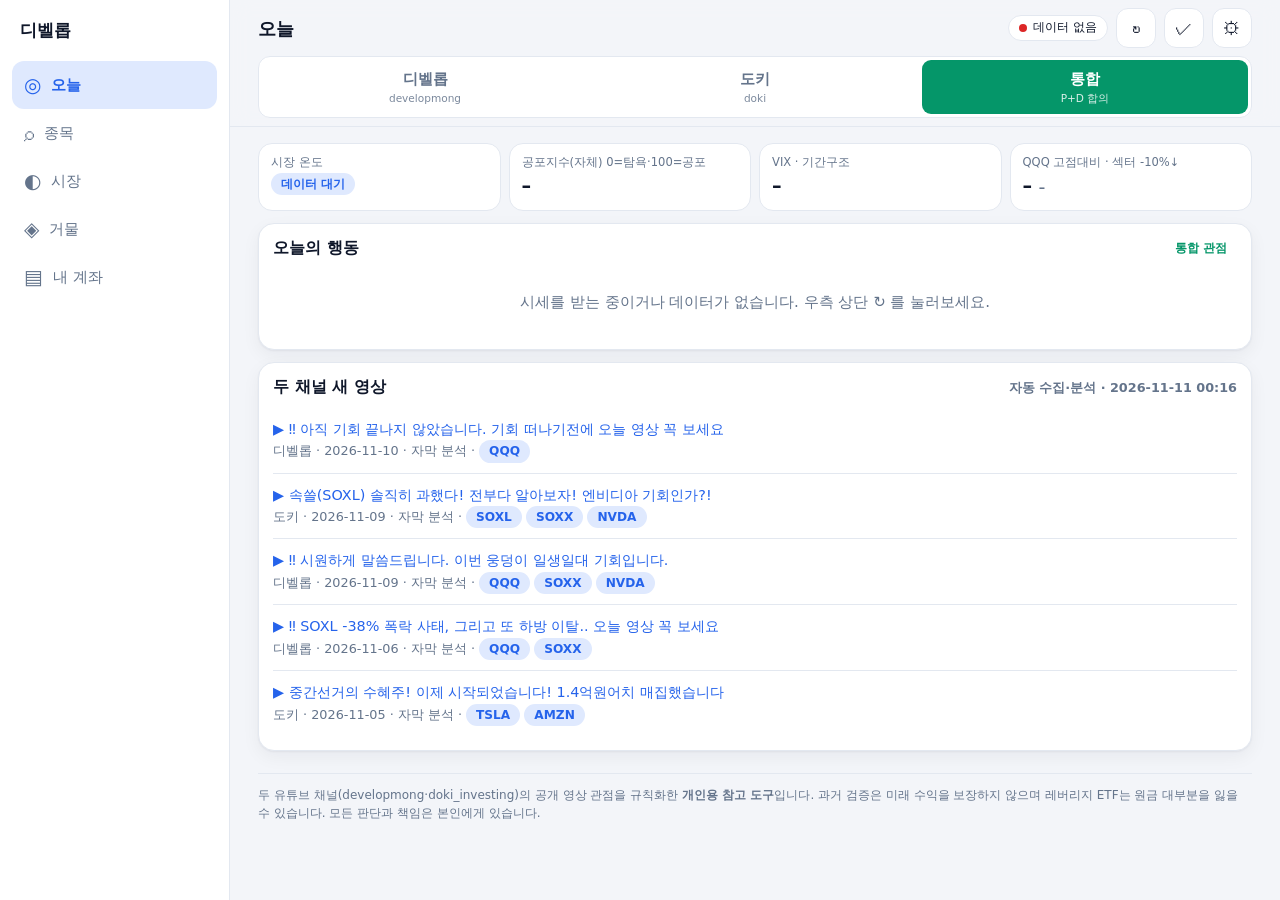
==== index.html @ e5cca0cc "Gemini 우선 AI 구조, FMP 연동, 공식 거시 데이터(재무부·FRED), 새 아이콘(마스커블·iOS), 업데이트 안내 Co-Authored-By: Claude Sonnet" ====
<!doctype html>
<html lang="ko">
<head>
<meta charset="utf-8">
<meta name="viewport" content="width=device-width,initial-scale=1,viewport-fit=cover">
<meta name="theme-color" content="#0b1020">
<meta name="apple-mobile-web-app-capable" content="yes">
<meta name="mobile-web-app-capable" content="yes">
<meta name="apple-mobile-web-app-title" content="디벨롭">
<meta name="apple-mobile-web-app-status-bar-style" content="black-translucent">
<title>디벨롭</title>
<link rel="manifest" href="manifest.webmanifest">
<link rel="icon" href="icon.svg?v=3" type="image/svg+xml">
<link rel="apple-touch-icon" href="icon-180.png?v=3">
<link rel="stylesheet" href="styles.css">
</head>
<body>
<div class="app">
  <aside class="side" aria-label="메뉴"><div class="brand">디벨롭</div><div id="sideNav" role="tablist"></div></aside>
  <div>
    <header class="top">
      <div class="r1"><h1 id="pageTitle">오늘</h1><button class="fresh" id="fresh" aria-label="데이터 상태 보기"><i></i><span>확인 중</span></button><button class="iconbtn" id="btnRefresh" aria-label="지금 새로고침">↻</button><button class="iconbtn" id="btnVerify" aria-label="검증">✓</button><button class="iconbtn" id="btnSet" aria-label="설정·도움말">⚙</button></div>
      <div class="seg" id="lensSeg" role="group" aria-label="매매 관점"></div>
    </header>
    <div class="ptr" id="ptr">↓ 당겨서 새로고침</div>
    <main>
      <p class="status" id="status" role="status" aria-live="polite"></p>
      <section id="v-today" class="view"></section>
      <section id="v-stock" class="view"></section>
      <section id="v-market" class="view"></section>
      <section id="v-whales" class="view"></section>
      <section id="v-verify" class="view"></section>
      <section id="v-acct" class="view"></section>
      <section id="v-set" class="view"></section>
      <p class="disclaimer">두 유튜브 채널(developmong·doki_investing)의 공개 영상 관점을 규칙화한 <b>개인용 참고 도구</b>입니다. 과거 검증은 미래 수익을 보장하지 않으며 레버리지 ETF는 원금 대부분을 잃을 수 있습니다. 모든 판단과 책임은 본인에게 있습니다.</p>
    </main>
  </div>
  <nav class="bottom" id="botNav" aria-label="하단 메뉴" role="tablist"></nav>
</div>
<div id="modal" class="modal" hidden></div>
<script src="engine.js"></script>
<script src="knowledge.js"></script>
<script src="app.js"></script>
</body>
</html>
---- styles.css ----
:root{
  --bg:#f3f5f9;--card:#fff;--ink:#0f172a;--mut:#64748b;--line:#e3e8f0;--acc:#2563eb;--acc-ink:#fff;
  --good:#047857;--goodbg:#d9f7e8;--warn:#b45309;--warnbg:#fdf0c8;--bad:#dc2626;--badbg:#fde2e2;--info:#2563eb;--infobg:#dfe9fe;
  --lp:#2563eb;--ld:#7c3aed;--lc:#059669;--shadow:0 1px 2px rgba(15,23,42,.05),0 6px 18px rgba(15,23,42,.05);--r:16px;
  --safe-b:env(safe-area-inset-bottom,0px);--safe-t:env(safe-area-inset-top,0px)}
@media (prefers-color-scheme:dark){:root:not([data-theme=light]){
  --bg:#0a0f1d;--card:#121a2e;--ink:#e8edf7;--mut:#9aa8bf;--line:#23304b;--acc:#6aa7ff;--acc-ink:#08101f;
  --good:#34d399;--goodbg:#073a2c;--warn:#fbbf24;--warnbg:#3b2b07;--bad:#f87171;--badbg:#411616;--info:#6aa7ff;--infobg:#12294f;
  --lp:#6aa7ff;--ld:#b794f6;--lc:#34d399;--shadow:none}}
:root[data-theme=dark]{--bg:#0a0f1d;--card:#121a2e;--ink:#e8edf7;--mut:#9aa8bf;--line:#23304b;--acc:#6aa7ff;--acc-ink:#08101f;--good:#34d399;--goodbg:#073a2c;--warn:#fbbf24;--warnbg:#3b2b07;--bad:#f87171;--badbg:#411616;--info:#6aa7ff;--infobg:#12294f;--lp:#6aa7ff;--ld:#b794f6;--lc:#34d399;--shadow:none}
*{box-sizing:border-box;-webkit-tap-highlight-color:transparent}
html{-webkit-text-size-adjust:100%}
body{margin:0;background:var(--bg);color:var(--ink);font:15px/1.5 system-ui,-apple-system,"Segoe UI","Malgun Gothic","Apple SD Gothic Neo",sans-serif;overscroll-behavior-y:contain}
h1,h2,h3{margin:0;line-height:1.25}h2{font-size:1.02rem}h3{font-size:.92rem}
.muted{color:var(--mut)}.small{font-size:.8rem}.right{text-align:right}.nowrap{white-space:nowrap}.pos{color:var(--good)}.neg{color:var(--bad)}.b{font-weight:700}
.app{display:grid;grid-template-columns:minmax(0,1fr);min-height:100vh}.app>div{min-width:0}
.side{display:none}
header.top{position:sticky;top:0;z-index:30;background:color-mix(in srgb,var(--bg) 92%,transparent);backdrop-filter:blur(10px);padding:calc(8px + var(--safe-t)) 14px 8px;border-bottom:1px solid var(--line)}
.top .r1{display:flex;align-items:center;gap:8px}.top h1{font-size:1.15rem;flex:1}
.fresh{display:inline-flex;align-items:center;gap:6px;font-size:.74rem;padding:4px 10px;border-radius:99px;border:1px solid var(--line);background:var(--card);cursor:pointer;color:var(--ink);font-family:inherit}
.fresh i{width:8px;height:8px;border-radius:50%;background:var(--mut);display:inline-block}
.fresh.ok i{background:var(--good)}.fresh.warn i{background:var(--warn)}.fresh.bad i{background:var(--bad)}
.iconbtn{width:40px;height:40px;border-radius:12px;border:1px solid var(--line);background:var(--card);color:var(--ink);font-size:1.1rem;cursor:pointer}
.iconbtn.spin{animation:spin 1s linear infinite}@keyframes spin{to{transform:rotate(360deg)}}
.seg{display:grid;grid-template-columns:repeat(3,1fr);gap:4px;margin-top:8px;background:var(--card);border:1px solid var(--line);border-radius:12px;padding:3px}
.seg button{border:0;background:none;color:var(--mut);padding:8px 4px;border-radius:9px;font:inherit;font-weight:600;cursor:pointer;min-height:40px}
.seg button[aria-pressed=true]{color:#fff}
.seg button[data-l=P][aria-pressed=true]{background:var(--lp)}.seg button[data-l=D][aria-pressed=true]{background:var(--ld)}.seg button[data-l=C][aria-pressed=true]{background:var(--lc)}
.seg small{display:block;font-weight:400;font-size:.66rem;opacity:.85}
main{padding:12px 14px calc(88px + var(--safe-b));max-width:1200px;width:100%;margin:0 auto}
.view{display:none}.view.on{display:block}
.ptr{height:0;overflow:hidden;text-align:center;color:var(--mut);font-size:.8rem;transition:height .15s}.ptr.on{height:34px;line-height:34px}
.status{font-size:.82rem;color:var(--mut);margin:0 0 8px}.status:empty{display:none}
.grid{display:grid;gap:12px}.g2{grid-template-columns:1fr}.g3{grid-template-columns:1fr}
.card{background:var(--card);border:1px solid var(--line);border-radius:var(--r);padding:14px;box-shadow:var(--shadow);min-width:0}
.card+.card,.grid+.card,.card+.grid{margin-top:12px}.grid>.card{margin:0}
.card h2{margin-bottom:10px;display:flex;justify-content:space-between;align-items:center;gap:8px}
.btn{border:1px solid var(--line);background:var(--card);color:var(--ink);padding:9px 14px;border-radius:12px;font:inherit;cursor:pointer;min-height:44px}
.btn.pri{background:var(--acc);color:var(--acc-ink);border-color:var(--acc);font-weight:700}.btn.sm{min-height:34px;padding:4px 12px;font-size:.85rem}.btn.danger{color:var(--bad)}.btn.block{width:100%}
input,select,textarea{font:inherit;color:var(--ink);background:var(--bg);border:1px solid var(--line);border-radius:12px;padding:9px 11px;min-height:44px;width:100%}
textarea{min-height:80px}
input:focus,select:focus,.btn:focus-visible,.nb:focus-visible,.chip:focus-visible{outline:2px solid var(--acc);outline-offset:1px}
label.f{display:grid;gap:4px;font-size:.8rem;color:var(--mut)}
.form{display:grid;gap:10px;grid-template-columns:repeat(auto-fit,minmax(130px,1fr))}
.row{display:flex;gap:8px;align-items:center;flex-wrap:wrap}.sp{flex:1}
.pill{display:inline-block;padding:2px 10px;border-radius:99px;font-size:.76rem;font-weight:700;background:var(--infobg);color:var(--info);white-space:nowrap}
.pill.good{background:var(--goodbg);color:var(--good)}.pill.warn{background:var(--warnbg);color:var(--warn)}.pill.bad{background:var(--badbg);color:var(--bad)}.pill.mut{background:var(--bg);color:var(--mut);border:1px solid var(--line)}
.chips{display:flex;gap:6px;overflow-x:auto;padding-bottom:4px;scrollbar-width:none;-webkit-overflow-scrolling:touch}.chips::-webkit-scrollbar{display:none}
.chip{flex:none;border:1px solid var(--line);background:var(--card);color:var(--ink);padding:7px 14px;border-radius:99px;cursor:pointer;font:inherit;font-size:.88rem;min-height:38px}
.chip[aria-pressed=true]{background:var(--acc);color:var(--acc-ink);border-color:var(--acc);font-weight:700}
.mk{display:grid;grid-template-columns:repeat(2,1fr);gap:8px}
.mk>div{background:var(--card);border:1px solid var(--line);border-radius:14px;padding:10px 12px;min-width:0}.mk .l{font-size:.72rem;color:var(--mut)}.mk .v{font-size:1.2rem;font-weight:800;font-variant-numeric:tabular-nums}
.act{display:grid;grid-template-columns:auto 1fr;gap:12px;align-items:center;padding:12px;border:1px solid var(--line);border-radius:16px;background:var(--card);cursor:pointer;margin-bottom:10px;text-align:left;width:100%;font:inherit;color:inherit}
.act.buy{border-left:5px solid var(--good)}.act.trim{border-left:5px solid var(--warn)}.act.hold{border-left:5px solid var(--info)}
.ring{width:54px;height:54px;border-radius:50%;display:grid;place-items:center;font-weight:800;font-size:1.05rem;background:conic-gradient(var(--rc,var(--acc)) calc(var(--p)*1%),var(--line) 0);position:relative}
.ring::after{content:"";position:absolute;inset:5px;border-radius:50%;background:var(--card)}.ring b{position:relative;z-index:1}
.act .t{font-weight:800}.act .s{font-size:.82rem;color:var(--mut)}
.three{display:flex;gap:5px;margin-top:6px;flex-wrap:wrap}.three span{font-size:.7rem;padding:1px 7px;border-radius:99px;border:1px solid var(--line);color:var(--mut);white-space:nowrap}.three span.on{background:var(--infobg);color:var(--info);border-color:transparent;font-weight:700}
.rec{border-radius:16px;padding:14px;display:grid;gap:6px}.rec.buy{background:var(--goodbg)}.rec.hold{background:var(--infobg)}.rec.trim{background:var(--warnbg)}.rec.wait{background:var(--bg);border:1px solid var(--line)}.rec .t{font-size:1.08rem;font-weight:800}
.sig{display:grid;grid-template-columns:auto 1fr auto;gap:10px;padding:9px 0;border-bottom:1px solid var(--line);align-items:center}.sig:last-child{border:0}
.dot{width:10px;height:10px;border-radius:50%;background:var(--line)}.dot.on{background:var(--good)}.dot.warn.on{background:var(--bad)}
.bar{height:8px;background:var(--line);border-radius:99px;overflow:hidden}.bar>i{display:block;height:100%;border-radius:99px;background:var(--acc)}
.kv{display:grid;grid-template-columns:1fr auto;gap:2px 10px;font-size:.88rem}.kv dt{color:var(--mut)}.kv dd{margin:0;text-align:right;font-variant-numeric:tabular-nums;font-weight:600}
.tw{overflow-x:auto;-webkit-overflow-scrolling:touch}
table{width:100%;border-collapse:collapse;font-variant-numeric:tabular-nums;font-size:.88rem}
th,td{padding:8px 6px;border-bottom:1px solid var(--line);text-align:left;vertical-align:middle}th{font-size:.72rem;color:var(--mut);font-weight:600;white-space:nowrap}td.n,th.n{text-align:right}
tr.click{cursor:pointer}
canvas{width:100%;height:260px;display:block;touch-action:pan-y}
.chk{display:flex;gap:10px;align-items:flex-start;padding:8px 0}.chk input{width:22px;min-height:22px;margin-top:1px;flex:none}
.rule{padding:10px 0;border-bottom:1px solid var(--line)}.rule:last-child{border:0}.rule a{color:var(--info);text-decoration:none;font-size:.8rem}
.empty{padding:22px;text-align:center;color:var(--mut)}
.modal{position:fixed;inset:0;background:rgba(2,6,23,.55);display:flex;align-items:flex-end;justify-content:center;z-index:60}.modal[hidden]{display:none}
.modal .sheet{background:var(--card);width:min(560px,100%);max-height:92vh;overflow:auto;border-radius:22px 22px 0 0;padding:18px 18px calc(18px + var(--safe-b));display:grid;gap:12px}
.progress{height:6px;background:var(--line);border-radius:99px;overflow:hidden;margin:6px 0}.progress i{display:block;height:100%;background:var(--acc);width:0;transition:width .2s}
.note{border-left:4px solid var(--warn);background:var(--warnbg);padding:10px 12px;border-radius:10px;font-size:.84rem}
.disclaimer{margin-top:22px;font-size:.75rem;color:var(--mut);border-top:1px solid var(--line);padding-top:12px}
nav.bottom{position:fixed;left:0;right:0;bottom:0;z-index:40;display:grid;grid-template-columns:repeat(5,1fr);background:var(--card);border-top:1px solid var(--line);padding:6px 4px calc(6px + var(--safe-b))}
.nb{display:flex;flex-direction:column;align-items:center;gap:1px;border:0;background:none;color:var(--mut);font:inherit;font-size:.7rem;padding:6px 2px;border-radius:12px;cursor:pointer;min-height:48px}
.nb .ic{font-size:1.25rem;line-height:1.2}.nb[aria-selected=true]{color:var(--acc);font-weight:700}
@media (min-width:900px){
  .app{grid-template-columns:230px minmax(0,1fr)}.side{display:flex;position:sticky;top:0;height:100vh;padding:18px 12px;background:var(--card);border-right:1px solid var(--line);flex-direction:column;gap:12px}
  .side .brand{font-weight:800;font-size:1.05rem;padding:0 8px 6px}.side .nb{flex-direction:row;gap:10px;font-size:.95rem;padding:10px 12px;justify-content:flex-start;width:100%}.side .nb[aria-selected=true]{background:var(--infobg)}
  nav.bottom{display:none}main{padding:16px 28px 40px}.g2{grid-template-columns:1fr 1fr}.g3{grid-template-columns:repeat(3,1fr)}.mk{grid-template-columns:repeat(4,1fr)}
  canvas{height:320px}header.top{padding-left:28px;padding-right:28px}.modal{align-items:center}.modal .sheet{border-radius:22px}
}
@media (prefers-reduced-motion:no-preference){.view.on{animation:fade .16s ease}@keyframes fade{from{opacity:.5;transform:translateY(3px)}to{opacity:1;transform:none}}}
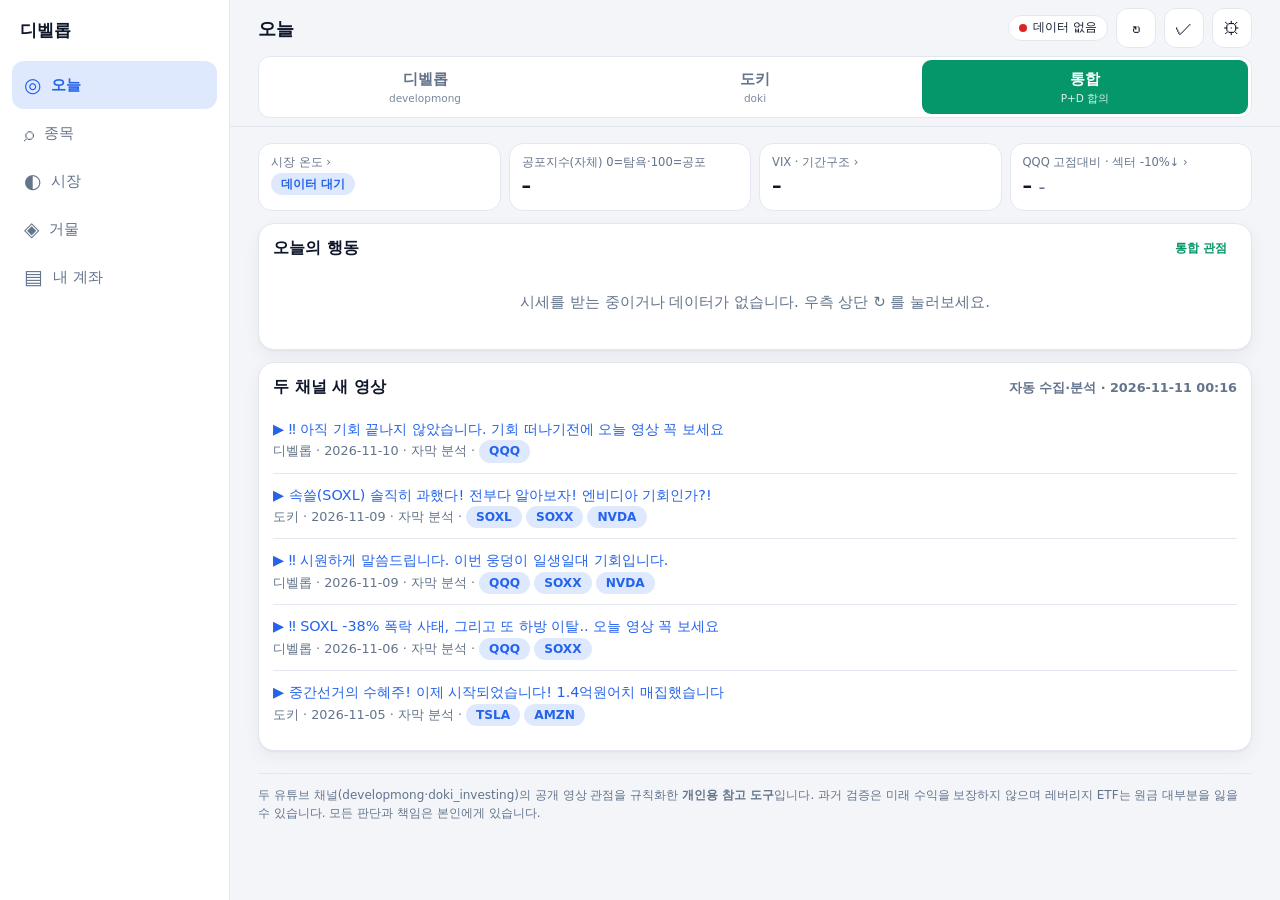
==== commit 91f0b8ea: "상세 보기·3관점 비교·투자지표·종목 검색 추가, 불필요 항목 정리 - detail.js: 모든 지표 클릭 시 상세 시트(추이·기간별 변화·위치), 세 관점 비교, PER 등 투자" ====
--- a/index.html
+++ b/index.html
@@ -40,6 +40,7 @@
 <div id="modal" class="modal" hidden></div>
 <script src="engine.js"></script>
 <script src="knowledge.js"></script>
+<script src="detail.js"></script>
 <script src="app.js"></script>
 </body>
 </html>
--- a/styles.css
+++ b/styles.css
@@ -84,3 +84,8 @@
   canvas{height:320px}header.top{padding-left:28px;padding-right:28px}.modal{align-items:center}.modal .sheet{border-radius:22px}
 }
 @media (prefers-reduced-motion:no-preference){.view.on{animation:fade .16s ease}@keyframes fade{from{opacity:.5;transform:translateY(3px)}to{opacity:1;transform:none}}}
+
+[data-dt]{cursor:pointer}.mk>div[data-dt]:active,tr[data-dt]:active,.sig[data-dt]:active{background:var(--infobg)}
+[data-dt]:focus-visible{outline:2px solid var(--acc);outline-offset:1px}
+details.rule>summary::-webkit-details-marker{display:none}details.rule>summary::after{content:"▾";float:right;color:var(--mut)}details.rule[open]>summary::after{content:"▴"}
+.modal .sheet canvas{height:210px}.sig.click{cursor:pointer}
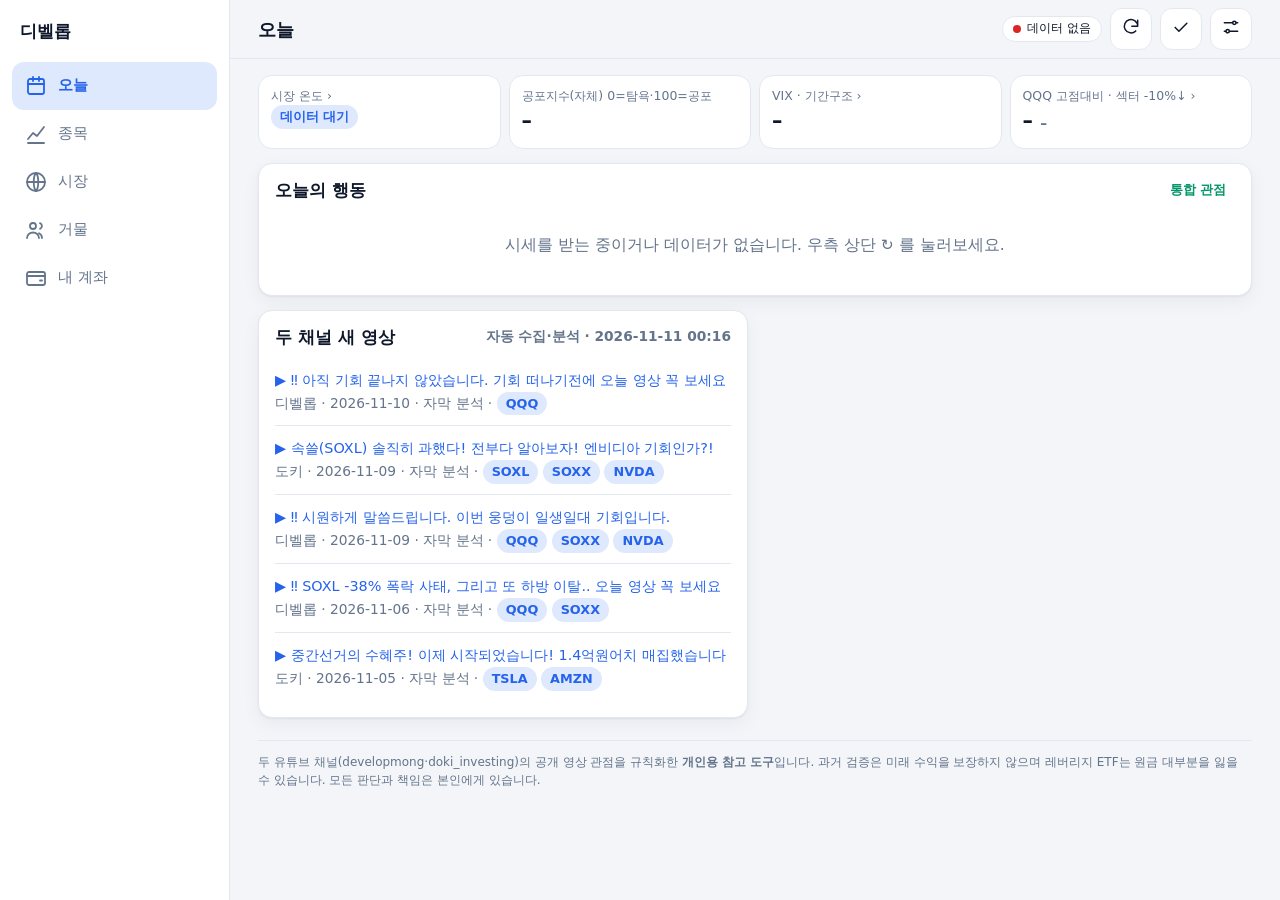
==== commit e0009447: "UI 개선: 글자·터치 영역 확대, SVG 아이콘, 긴 목록 접기, 데스크톱 2단 배치 Co-Authored-By: Claude Sonnet 5.5 <noreply@anthropi" ====
--- a/index.html
+++ b/index.html
@@ -19,7 +19,7 @@
   <aside class="side" aria-label="메뉴"><div class="brand">디벨롭</div><div id="sideNav" role="tablist"></div></aside>
   <div>
     <header class="top">
-      <div class="r1"><h1 id="pageTitle">오늘</h1><button class="fresh" id="fresh" aria-label="데이터 상태 보기"><i></i><span>확인 중</span></button><button class="iconbtn" id="btnRefresh" aria-label="지금 새로고침">↻</button><button class="iconbtn" id="btnVerify" aria-label="검증">✓</button><button class="iconbtn" id="btnSet" aria-label="설정·도움말">⚙</button></div>
+      <div class="r1"><h1 id="pageTitle">오늘</h1><button class="fresh" id="fresh" aria-label="데이터 상태 보기"><i></i><span>확인 중</span></button><button class="iconbtn" id="btnRefresh" aria-label="지금 새로고침"><svg viewBox="0 0 24 24" aria-hidden="true"><path d="M20 11a8 8 0 10-2.3 5.7M20 4v7h-7"/></svg></button><button class="iconbtn" id="btnVerify" aria-label="검증"><svg viewBox="0 0 24 24" aria-hidden="true"><path d="M5 12.5l4.5 4.5L19 7.5"/></svg></button><button class="iconbtn" id="btnSet" aria-label="설정·도움말"><svg viewBox="0 0 24 24" aria-hidden="true"><path d="M4 7h10M18 7h2M4 17h2M10 17h10"/><circle cx="16" cy="7" r="2"/><circle cx="8" cy="17" r="2"/></svg></button></div>
       <div class="seg" id="lensSeg" role="group" aria-label="매매 관점"></div>
     </header>
     <div class="ptr" id="ptr">↓ 당겨서 새로고침</div>
--- a/styles.css
+++ b/styles.css
@@ -89,3 +89,29 @@
 [data-dt]:focus-visible{outline:2px solid var(--acc);outline-offset:1px}
 details.rule>summary::-webkit-details-marker{display:none}details.rule>summary::after{content:"▾";float:right;color:var(--mut)}details.rule[open]>summary::after{content:"▴"}
 .modal .sheet canvas{height:210px}.sig.click{cursor:pointer}
+
+/* ───── 가독성·전문적 배치 개선 ───── */
+body{font-size:16px;line-height:1.55}
+.small{font-size:.86rem}
+.pill{font-size:.8rem;padding:2px 9px}
+.three span{font-size:.78rem;padding:2px 8px}
+.mk .l{font-size:.78rem}.mk .v{font-size:1.3rem}
+th{font-size:.78rem}th,td{padding:9px 5px}table{font-size:.92rem}
+td:first-child{white-space:normal;min-width:7.5em}td.n,th.n{white-space:nowrap}
+.btn.sm,.chip{min-height:40px}.iconbtn{width:42px;height:42px}
+.card{border-radius:14px;padding:16px}
+.card h2{font-size:1.05rem}
+.act.buy,.act.trim,.act.hold{border-left:1px solid var(--line)}
+.act.buy{border-color:var(--good);background:color-mix(in srgb,var(--goodbg) 45%,var(--card))}
+.act.trim{border-color:var(--warn)}.act.hold{border-color:var(--info)}
+.iconbtn svg,.nb .ic svg{fill:none;stroke:currentColor;stroke-width:1.8;stroke-linecap:round;stroke-linejoin:round}
+.iconbtn svg{width:20px;height:20px}.nb .ic svg{width:24px;height:24px;display:block;margin:0 auto}.nb .ic{line-height:1}
+.nb{font-size:.74rem}
+details>summary{min-height:36px}
+@media (min-width:900px){
+  #v-today.on,#v-stock.on,#v-market.on,#v-verify.on,#v-set.on{display:grid;grid-template-columns:repeat(2,minmax(0,1fr));gap:14px;align-items:start}
+  #v-today.on>*,#v-stock.on>*,#v-market.on>*,#v-verify.on>*,#v-set.on>*{margin:0!important}
+  #v-today.on>.mk,#v-stock.on>.chips,#v-stock.on>.card:first-of-type,.view.on>.card.full,.view.on>.disclaimer{grid-column:1/-1}
+  .mk{grid-template-columns:repeat(4,1fr)}
+  body{font-size:15.5px}
+}
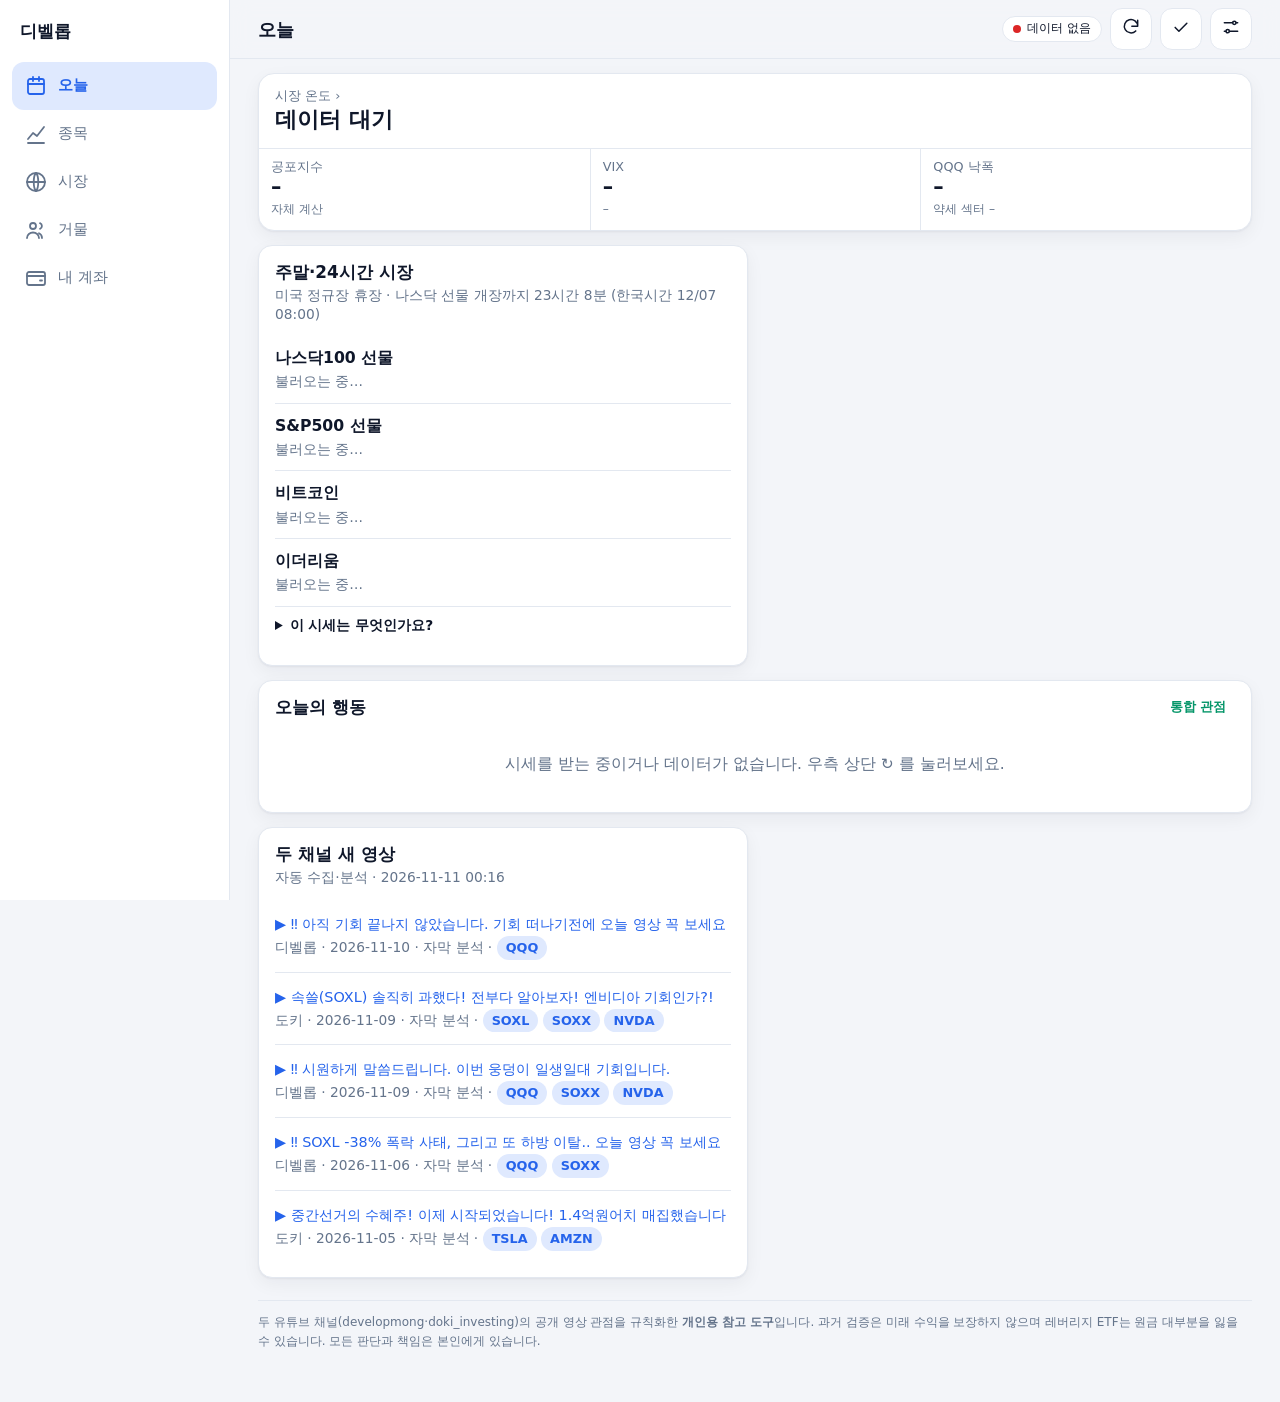
==== commit 95f1d75c: "주말·24시간 시장 카드 추가(나스닥100 선물·BTC·ETH), 워커 시간봉 지원 Co-Authored-By: Claude Sonnet 5.5 <noreply@anthropic." ====
--- a/index.html
+++ b/index.html
@@ -40,6 +40,7 @@
 <div id="modal" class="modal" hidden></div>
 <script src="engine.js"></script>
 <script src="knowledge.js"></script>
+<script src="weekend.js"></script>
 <script src="detail.js"></script>
 <script src="app.js"></script>
 </body>
--- a/styles.css
+++ b/styles.css
@@ -115,3 +115,90 @@
   .mk{grid-template-columns:repeat(4,1fr)}
   body{font-size:15.5px}
 }
+
+/* ───── 한글 줄바꿈·제목 줄깨짐 보정 ───── */
+body{word-break:keep-all;overflow-wrap:break-word}
+.card h2{flex-wrap:wrap;justify-content:flex-start;row-gap:3px}
+.card h2>.muted,.card h2>.small{flex-basis:100%;order:5;font-weight:400;line-height:1.4}
+.card h2>.row,.card h2>.chips,.card h2>button,.card h2>.pill{margin-left:auto}
+.card h2>.chips{max-width:100%}
+.mk .v .pill{white-space:normal;line-height:1.35;display:inline-block}
+.mk .l{line-height:1.3}
+.tw td:first-child{min-width:6em}
+table{font-size:.88rem}
+.act .t{overflow-wrap:anywhere}
+.sig>div{min-width:0}
+.rec .t{font-size:1.02rem}
+@media (max-width:600px){
+  th{white-space:normal;line-height:1.25;vertical-align:bottom}
+  th,td{padding:8px 3px}
+  .tw td:first-child{min-width:4.5em}
+  table{font-size:.84rem}
+}
+/* 가로로 넘치는 표: 좌우 그림자로 '더 있음'을 알리고 첫 열은 고정 */
+.tw{background:linear-gradient(to right,var(--card) 30%,transparent),linear-gradient(to left,var(--card) 30%,transparent) 100% 0,radial-gradient(farthest-side at 0 50%,rgba(0,0,0,.22),transparent),radial-gradient(farthest-side at 100% 50%,rgba(0,0,0,.22),transparent) 100% 0;background-repeat:no-repeat;background-size:36px 100%,36px 100%,12px 100%,12px 100%;background-attachment:local,local,scroll,scroll}
+.tw th:first-child,.tw td:first-child{position:sticky;left:0;background:var(--card);z-index:1}
+.btn.pri:disabled,.btn.pri[disabled]{opacity:.55}
+select{text-overflow:ellipsis}
+
+/* ───── 오늘 탭 상단 요약(hero) ───── */
+.hero{background:var(--card);border:1px solid var(--line);border-radius:16px;overflow:hidden;box-shadow:var(--shadow)}
+.hero button{font:inherit;color:inherit;background:none;border:0;cursor:pointer;text-align:left;min-width:0}
+.hero .l{display:block;font-size:.8rem;color:var(--mut);line-height:1.3}
+.hero .sub{display:block;font-size:.8rem;color:var(--mut);line-height:1.35}
+.hero-main{display:block;width:100%;padding:14px 16px 12px}
+.hero-main .verdict{display:block;font-size:1.35rem;line-height:1.25;margin:2px 0 2px;overflow-wrap:break-word}
+.hero-main .sub{font-size:.88rem}
+.hero.bad .verdict{color:var(--bad)}.hero.warn .verdict{color:var(--warn)}.hero.good .verdict{color:var(--good)}
+.hero-stats{display:grid;grid-template-columns:repeat(3,minmax(0,1fr));border-top:1px solid var(--line)}
+.hero-stats button{padding:10px 12px 12px;border-left:1px solid var(--line)}
+.hero-stats button:first-child{border-left:0}
+.hero-stats b{display:block;font-size:1.3rem;line-height:1.25;font-variant-numeric:tabular-nums}
+.hero-stats .sub{font-size:.76rem}
+.hero button:active{background:var(--infobg)}
+@media (max-width:360px){.hero-stats b{font-size:1.15rem}.hero-stats button{padding:9px 8px 10px}.hero-main .verdict{font-size:1.2rem}}
+#v-today.on>.hero{grid-column:1/-1}
+
+/* ───── 넓은 표 → 좁은 화면에서 카드형 ───── */
+@media (max-width:600px){
+  .tw:has(table.stk){overflow:visible;background:none}
+  table.stk thead{display:none}
+  table.stk,table.stk tbody,table.stk tr,table.stk td{display:block;width:100%}
+  table.stk tr{border:1px solid var(--line);border-radius:12px;padding:8px 12px;margin:0 0 8px;background:var(--card)}
+  table.stk td{display:flex;justify-content:space-between;align-items:baseline;gap:12px;border:0;padding:3px 0;text-align:right;white-space:normal;min-width:0;position:static}
+  table.stk td::before{content:attr(data-lab);color:var(--mut);font-size:.82rem;text-align:left;flex:none;max-width:55%}
+  table.stk td:first-child{display:block;font-weight:700;text-align:left;padding-bottom:4px;margin-bottom:2px;border-bottom:1px solid var(--line);min-width:0}
+  table.stk td:first-child::before{content:none}
+}
+
+/* ───── 전반 시안성 ───── */
+.kv dd,.mk .v,.sig b,td.n{font-variant-numeric:tabular-nums}
+.card{padding:16px 16px 14px}
+.card h2{margin-bottom:12px}
+.card h3{margin:14px 0 6px;font-size:.95rem}
+.small.muted,.muted.small{color:var(--mut)}
+.note{line-height:1.6}
+.btn.block{margin-top:6px}
+.sig{padding:10px 0}
+.rule{padding:12px 0}
+.empty{line-height:1.6}
+main{padding-top:14px}
+.chips{padding-bottom:6px}
+.act{padding:12px 14px;gap:14px}
+.act .s{font-size:.86rem;line-height:1.45}
+.act .t{font-size:1.02rem}
+.act .b{font-size:1rem}
+.ring{width:52px;height:52px}
+.fresh{white-space:nowrap}
+@media (max-width:360px){.fresh{padding:4px 8px;font-size:.7rem}.top h1{font-size:1.05rem}.iconbtn{width:38px;height:38px}.top .r1{gap:6px}}
+@media (max-width:600px){table.stk td .v{text-align:right;min-width:0}table.stk td br{display:none}table.stk td .v .small{margin-left:.45em}}
+.chipx{display:inline-flex;flex:none;gap:0}.chipx .chip:first-child{border-radius:99px 0 0 99px}.chipx .chip.del{border-radius:0 99px 99px 0;border-left:0;color:var(--bad);padding:7px 11px}
+
+/* ───── 주말·24시간 시장 ───── */
+.wkrow{display:grid;grid-template-columns:minmax(0,1fr) auto auto;gap:10px;align-items:center;width:100%;padding:10px 0;border:0;border-bottom:1px solid var(--line);background:none;color:inherit;font:inherit;text-align:left;cursor:pointer}
+div.wkrow{cursor:default}
+.wkn{min-width:0;display:grid;gap:1px}.wkn b{font-size:.98rem}
+.wkv{display:grid;justify-items:end;text-align:right}.wkv b{font-size:1.02rem;font-variant-numeric:tabular-nums}
+.wkv .small{white-space:nowrap}
+.spark{display:block}
+@media (max-width:420px){.wkrow{grid-template-columns:minmax(0,1fr) auto}.wkrow .spark{display:none}}
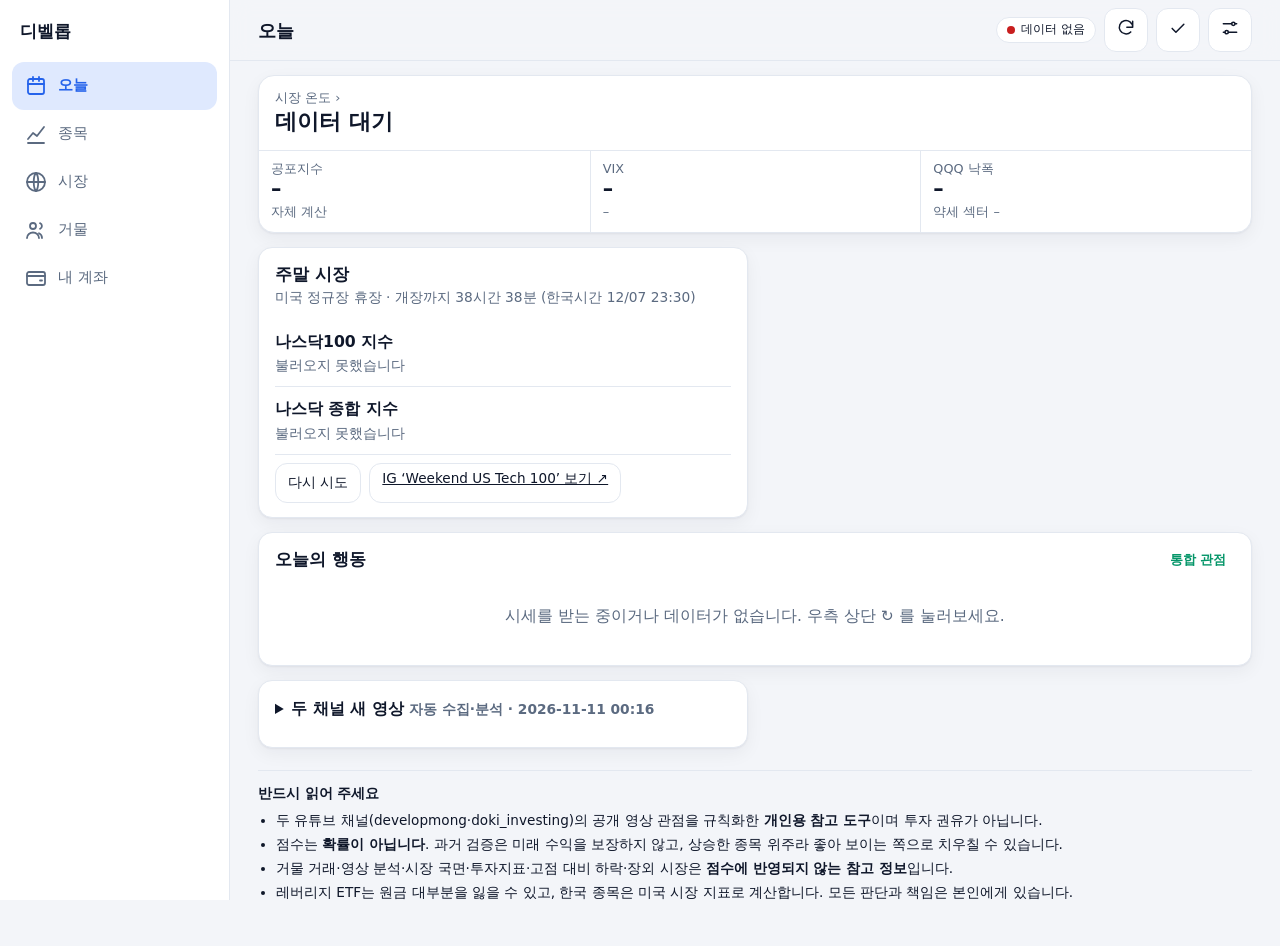
==== commit ee5f1aee: "레드팀 2차 개선: 입력·백업 검증 강화, CSP·링크 안전, 접근성(모달 포커스·대비), 휴장일·조기마감, 수집 파이프라인 안전장치, 투자 권유로 읽히는 문구 완화 Co-Auth" ====
--- a/index.html
+++ b/index.html
@@ -3,7 +3,9 @@
 <head>
 <meta charset="utf-8">
 <meta name="viewport" content="width=device-width,initial-scale=1,viewport-fit=cover">
-<meta name="theme-color" content="#0b1020">
+<meta http-equiv="Content-Security-Policy" content="default-src 'self'; script-src 'self'; style-src 'self' 'unsafe-inline'; img-src 'self' data:; connect-src 'self' https://*.workers.dev https://production.dataviz.cnn.io; worker-src 'self'; manifest-src 'self'; frame-src 'none'; object-src 'none'; base-uri 'none'; form-action 'none'">
+<meta name="theme-color" content="#f3f5f9" media="(prefers-color-scheme: light)">
+<meta name="theme-color" content="#0a0f1d" media="(prefers-color-scheme: dark)">
 <meta name="apple-mobile-web-app-capable" content="yes">
 <meta name="mobile-web-app-capable" content="yes">
 <meta name="apple-mobile-web-app-title" content="디벨롭">
@@ -32,7 +34,11 @@
       <section id="v-verify" class="view"></section>
       <section id="v-acct" class="view"></section>
       <section id="v-set" class="view"></section>
-      <p class="disclaimer">두 유튜브 채널(developmong·doki_investing)의 공개 영상 관점을 규칙화한 <b>개인용 참고 도구</b>입니다. 과거 검증은 미래 수익을 보장하지 않으며 레버리지 ETF는 원금 대부분을 잃을 수 있습니다. 모든 판단과 책임은 본인에게 있습니다.</p>
+      <div class="disclaimer"><b>반드시 읽어 주세요</b>
+        <ul><li>두 유튜브 채널(developmong·doki_investing)의 공개 영상 관점을 규칙화한 <b>개인용 참고 도구</b>이며 투자 권유가 아닙니다.</li>
+        <li>점수는 <b>확률이 아닙니다</b>. 과거 검증은 미래 수익을 보장하지 않고, 상승한 종목 위주라 좋아 보이는 쪽으로 치우칠 수 있습니다.</li>
+        <li>거물 거래·영상 분석·시장 국면·투자지표·고점 대비 하락·장외 시장은 <b>점수에 반영되지 않는 참고 정보</b>입니다.</li>
+        <li>레버리지 ETF는 원금 대부분을 잃을 수 있고, 한국 종목은 미국 시장 지표로 계산합니다. 모든 판단과 책임은 본인에게 있습니다.</li></ul></div>
     </main>
   </div>
   <nav class="bottom" id="botNav" aria-label="하단 메뉴" role="tablist"></nav>
--- a/styles.css
+++ b/styles.css
@@ -1,6 +1,6 @@
 :root{
-  --bg:#f3f5f9;--card:#fff;--ink:#0f172a;--mut:#64748b;--line:#e3e8f0;--acc:#2563eb;--acc-ink:#fff;
-  --good:#047857;--goodbg:#d9f7e8;--warn:#b45309;--warnbg:#fdf0c8;--bad:#dc2626;--badbg:#fde2e2;--info:#2563eb;--infobg:#dfe9fe;
+  --bg:#f3f5f9;--card:#fff;--ink:#0f172a;--mut:#5b6a80;--line:#e3e8f0;--acc:#2563eb;--acc-ink:#fff;
+  --good:#047857;--goodbg:#d9f7e8;--warn:#9a4608;--warnbg:#fdf0c8;--bad:#c81e1e;--badbg:#fde2e2;--info:#1d4ed8;--infobg:#dfe9fe;
   --lp:#2563eb;--ld:#7c3aed;--lc:#059669;--shadow:0 1px 2px rgba(15,23,42,.05),0 6px 18px rgba(15,23,42,.05);--r:16px;
   --safe-b:env(safe-area-inset-bottom,0px);--safe-t:env(safe-area-inset-top,0px)}
 @media (prefers-color-scheme:dark){:root:not([data-theme=light]){
@@ -73,7 +73,7 @@
 .modal .sheet{background:var(--card);width:min(560px,100%);max-height:92vh;overflow:auto;border-radius:22px 22px 0 0;padding:18px 18px calc(18px + var(--safe-b));display:grid;gap:12px}
 .progress{height:6px;background:var(--line);border-radius:99px;overflow:hidden;margin:6px 0}.progress i{display:block;height:100%;background:var(--acc);width:0;transition:width .2s}
 .note{border-left:4px solid var(--warn);background:var(--warnbg);padding:10px 12px;border-radius:10px;font-size:.84rem}
-.disclaimer{margin-top:22px;font-size:.75rem;color:var(--mut);border-top:1px solid var(--line);padding-top:12px}
+.disclaimer{margin-top:22px;font-size:.85rem;line-height:1.55;color:var(--ink);border-top:1px solid var(--line);padding-top:12px}.disclaimer ul{margin:6px 0 0;padding-left:18px}.disclaimer li{margin:3px 0}
 nav.bottom{position:fixed;left:0;right:0;bottom:0;z-index:40;display:grid;grid-template-columns:repeat(5,1fr);background:var(--card);border-top:1px solid var(--line);padding:6px 4px calc(6px + var(--safe-b))}
 .nb{display:flex;flex-direction:column;align-items:center;gap:1px;border:0;background:none;color:var(--mut);font:inherit;font-size:.7rem;padding:6px 2px;border-radius:12px;cursor:pointer;min-height:48px}
 .nb .ic{font-size:1.25rem;line-height:1.2}.nb[aria-selected=true]{color:var(--acc);font-weight:700}
@@ -202,3 +202,41 @@
 .wkv .small{white-space:nowrap}
 .spark{display:block}
 @media (max-width:420px){.wkrow{grid-template-columns:minmax(0,1fr) auto}.wkrow .spark{display:none}}
+
+/* ───── 내 계좌: 보유·거래 카드 ───── */
+.holds{display:grid;gap:10px}
+.hold{border:1px solid var(--line);border-radius:14px;padding:12px 14px;background:var(--card)}
+.hold-h{display:flex;justify-content:space-between;align-items:flex-start;gap:10px}
+.hold-t b{font-size:1.1rem}
+.hold-pl{text-align:right;font-weight:800;font-size:1.25rem;line-height:1.2;font-variant-numeric:tabular-nums}
+.hold-pl .small{display:block;font-weight:600;font-size:.82rem}
+.hold-g{display:grid;grid-template-columns:repeat(3,minmax(0,1fr));gap:10px 8px;margin:12px 0 10px;padding-top:10px;border-top:1px solid var(--line)}
+.hold-g .l{display:block;font-size:.76rem;color:var(--mut);line-height:1.3}
+.hold-g b{display:block;font-size:.98rem;font-variant-numeric:tabular-nums;overflow-wrap:anywhere}
+.hold-b{gap:8px}
+.trls{display:grid}
+.trl{padding:10px 0;border-bottom:1px solid var(--line)}.trl:last-child{border:0}
+.trl-h{display:flex;align-items:center;gap:8px}
+.trl-b{display:flex;justify-content:space-between;gap:10px;margin-top:4px;font-size:.92rem;font-variant-numeric:tabular-nums}
+@media (min-width:900px){.holds{grid-template-columns:repeat(2,minmax(0,1fr))}}
+@media (max-width:360px){.hold-g{grid-template-columns:repeat(2,minmax(0,1fr))}}
+
+/* ───── 모바일 가독성 마감 ───── */
+@media (max-width:600px){
+  .card+.card,.grid+.card,.card+.grid,.hero+.card,.card+details.card{margin-top:14px}
+  .small{line-height:1.5}
+  .note{font-size:.9rem}
+  .sig>div>div:first-child{font-size:.96rem;line-height:1.4}
+  .kv{font-size:.92rem;gap:5px 12px}
+  .rule{padding:12px 0}
+  .btn{padding:10px 14px}
+  input,select,textarea{font-size:16px}   /* iOS 확대 방지 */
+  .chip{font-size:.92rem}
+  .card>h2{font-size:1.08rem}
+  details>summary{padding:4px 0}
+}
+.three span,.hold-g .l,.hero-stats .sub,.mk .l,.wkv .small,.trl-b .small{font-size:.8rem}
+th{font-size:.8rem}
+
+.iconbtn{width:44px;height:44px}
+[data-dt]:not(button):not(a):focus-visible,summary:focus-visible{outline:2px solid var(--acc);outline-offset:2px}
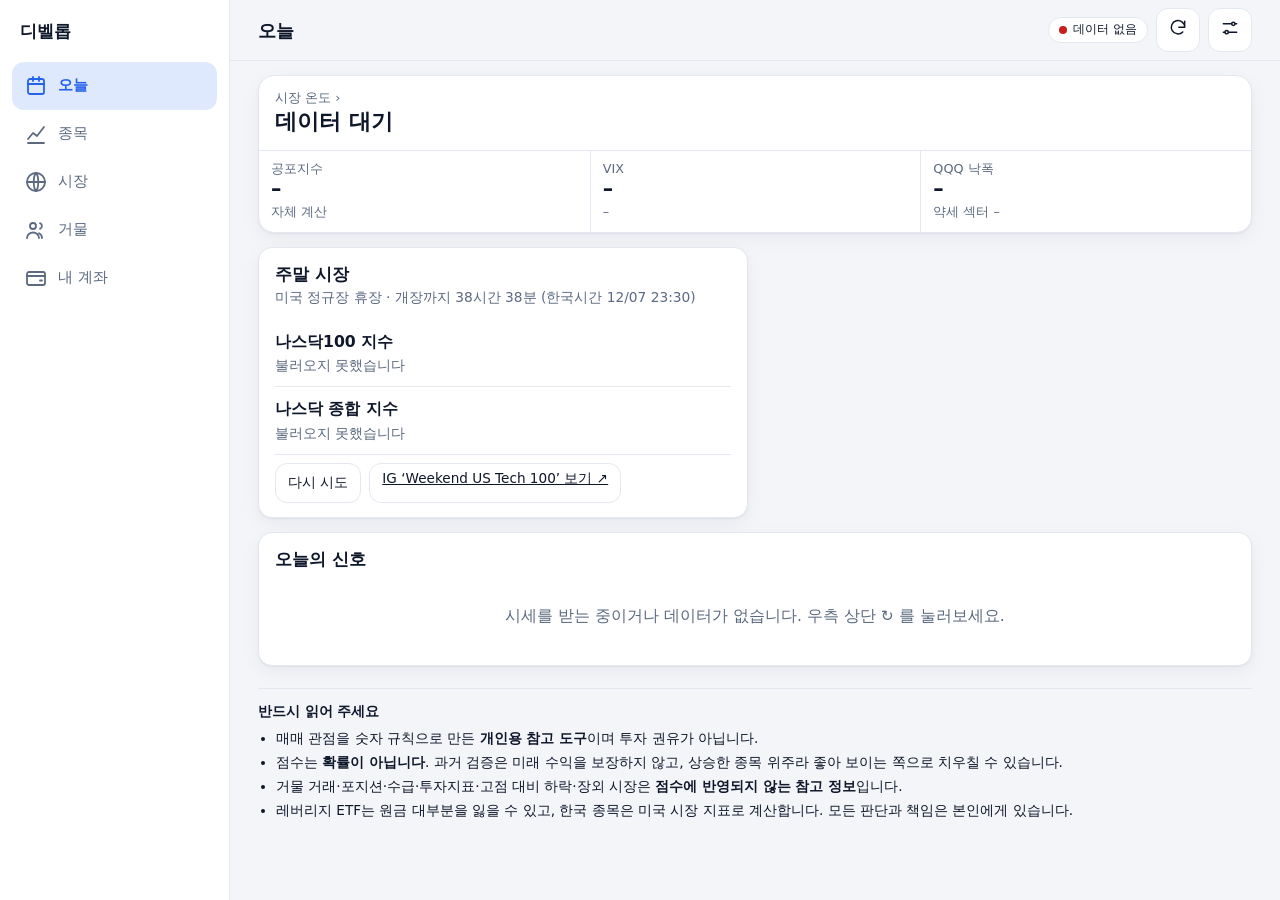
==== commit 4971bf02: "채널명·영상 참조 제거(추세·가치·통합 점수는 유지), 검증 탭·시장 국면·AI·중복 카드 삭제로 화면 단순화 Co-Authored-By: Claude Sonnet 5.5 <nor" ====
--- a/index.html
+++ b/index.html
@@ -21,8 +21,7 @@
   <aside class="side" aria-label="메뉴"><div class="brand">디벨롭</div><div id="sideNav" role="tablist"></div></aside>
   <div>
     <header class="top">
-      <div class="r1"><h1 id="pageTitle">오늘</h1><button class="fresh" id="fresh" aria-label="데이터 상태 보기"><i></i><span>확인 중</span></button><button class="iconbtn" id="btnRefresh" aria-label="지금 새로고침"><svg viewBox="0 0 24 24" aria-hidden="true"><path d="M20 11a8 8 0 10-2.3 5.7M20 4v7h-7"/></svg></button><button class="iconbtn" id="btnVerify" aria-label="검증"><svg viewBox="0 0 24 24" aria-hidden="true"><path d="M5 12.5l4.5 4.5L19 7.5"/></svg></button><button class="iconbtn" id="btnSet" aria-label="설정·도움말"><svg viewBox="0 0 24 24" aria-hidden="true"><path d="M4 7h10M18 7h2M4 17h2M10 17h10"/><circle cx="16" cy="7" r="2"/><circle cx="8" cy="17" r="2"/></svg></button></div>
-      <div class="seg" id="lensSeg" role="group" aria-label="매매 관점"></div>
+      <div class="r1"><h1 id="pageTitle">오늘</h1><button class="fresh" id="fresh" aria-label="데이터 상태 보기"><i></i><span>확인 중</span></button><button class="iconbtn" id="btnRefresh" aria-label="지금 새로고침"><svg viewBox="0 0 24 24" aria-hidden="true"><path d="M20 11a8 8 0 10-2.3 5.7M20 4v7h-7"/></svg></button><button class="iconbtn" id="btnSet" aria-label="설정·도움말"><svg viewBox="0 0 24 24" aria-hidden="true"><path d="M4 7h10M18 7h2M4 17h2M10 17h10"/><circle cx="16" cy="7" r="2"/><circle cx="8" cy="17" r="2"/></svg></button></div>
     </header>
     <div class="ptr" id="ptr">↓ 당겨서 새로고침</div>
     <main>
@@ -35,9 +34,9 @@
       <section id="v-acct" class="view"></section>
       <section id="v-set" class="view"></section>
       <div class="disclaimer"><b>반드시 읽어 주세요</b>
-        <ul><li>두 유튜브 채널(developmong·doki_investing)의 공개 영상 관점을 규칙화한 <b>개인용 참고 도구</b>이며 투자 권유가 아닙니다.</li>
+        <ul><li>매매 관점을 숫자 규칙으로 만든 <b>개인용 참고 도구</b>이며 투자 권유가 아닙니다.</li>
         <li>점수는 <b>확률이 아닙니다</b>. 과거 검증은 미래 수익을 보장하지 않고, 상승한 종목 위주라 좋아 보이는 쪽으로 치우칠 수 있습니다.</li>
-        <li>거물 거래·영상 분석·시장 국면·투자지표·고점 대비 하락·장외 시장은 <b>점수에 반영되지 않는 참고 정보</b>입니다.</li>
+        <li>거물 거래·포지션·수급·투자지표·고점 대비 하락·장외 시장은 <b>점수에 반영되지 않는 참고 정보</b>입니다.</li>
         <li>레버리지 ETF는 원금 대부분을 잃을 수 있고, 한국 종목은 미국 시장 지표로 계산합니다. 모든 판단과 책임은 본인에게 있습니다.</li></ul></div>
     </main>
   </div>
@@ -45,8 +44,8 @@
 </div>
 <div id="modal" class="modal" hidden></div>
 <script src="engine.js"></script>
-<script src="knowledge.js"></script>
 <script src="weekend.js"></script>
+<script src="positions.js"></script>
 <script src="detail.js"></script>
 <script src="app.js"></script>
 </body>
--- a/styles.css
+++ b/styles.css
@@ -240,3 +240,19 @@
 
 .iconbtn{width:44px;height:44px}
 [data-dt]:not(button):not(a):focus-visible,summary:focus-visible{outline:2px solid var(--acc);outline-offset:2px}
+
+/* ───── 포지션·수급 ───── */
+.pc{height:10px;border-radius:99px;background:var(--bad);overflow:hidden;opacity:.9}.pc .pc-c{display:block;height:100%;background:var(--good)}
+.oc{display:grid;gap:3px;margin-top:4px}
+.oc-h,.oc-r{display:grid;grid-template-columns:minmax(0,1fr) 62px minmax(0,1fr);gap:6px;align-items:center}
+.oc-h{font-size:.8rem;color:var(--mut)}.oc-h span:first-child{text-align:right}.oc-h span:nth-child(2){text-align:center}
+.oc-r b{font-size:.82rem;text-align:center;font-variant-numeric:tabular-nums}
+.oc-r.now{background:var(--infobg);border-radius:8px}.oc-r.now b{color:var(--info)}
+.oc-p,.oc-c{display:flex;align-items:center;gap:4px;min-width:0;height:18px}.oc-p{justify-content:flex-end}
+.oc-p i,.oc-c i{display:block;height:12px;border-radius:3px;min-width:0}.oc-p i{background:var(--bad);opacity:.75}.oc-c i{background:var(--good);opacity:.75}
+.oc em{font-style:normal;font-size:.72rem;color:var(--mut);white-space:nowrap;font-variant-numeric:tabular-nums}
+.oc-p i,.oc-c i{flex:0 1 auto}.oc-p i{max-width:calc(100% - 44px)}.oc-c i{max-width:calc(100% - 44px)}
+.cot{display:block;width:100%;text-align:left;background:none;border:0;border-bottom:1px solid var(--line);padding:10px 0;font:inherit;color:inherit;cursor:pointer}
+.cot .pc{margin:6px 0 4px}.cot .spark{display:inline-block;vertical-align:middle;margin-top:4px}
+
+.card>.row>.right{margin-left:auto}
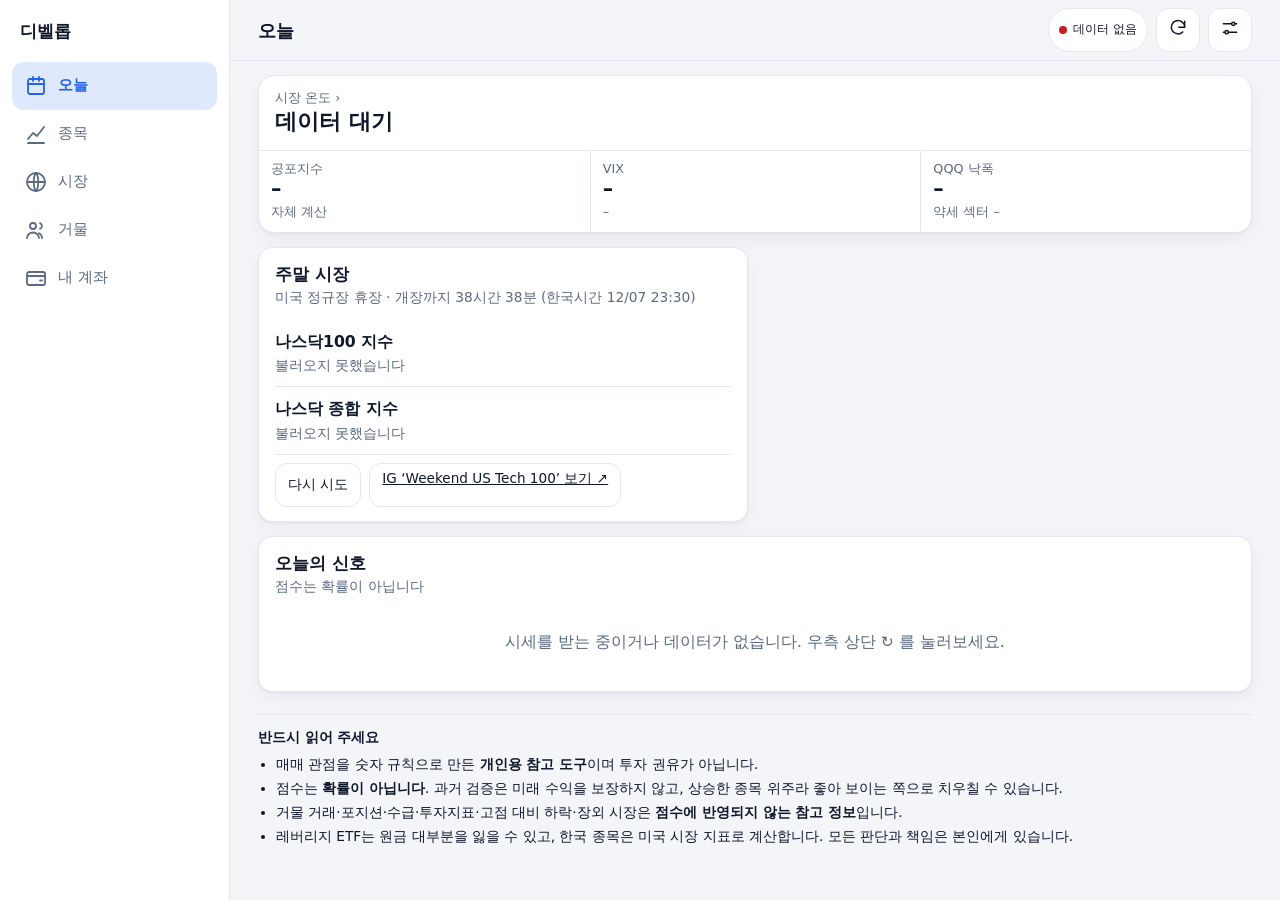
==== commit dc14f91f: "보안 강화: 쓰지 않는 AI 주소 삭제·속도 제한, 출력 이스케이프와 백업 검증, 개발 서버 파일 차단, 비밀 점검 확대 - 워커: /api/ai·AI 바인딩·실행 위치 지정 제거" ====
--- a/index.html
+++ b/index.html
@@ -3,7 +3,7 @@
 <head>
 <meta charset="utf-8">
 <meta name="viewport" content="width=device-width,initial-scale=1,viewport-fit=cover">
-<meta http-equiv="Content-Security-Policy" content="default-src 'self'; script-src 'self'; style-src 'self' 'unsafe-inline'; img-src 'self' data:; connect-src 'self' https://*.workers.dev https://production.dataviz.cnn.io; worker-src 'self'; manifest-src 'self'; frame-src 'none'; object-src 'none'; base-uri 'none'; form-action 'none'">
+<meta http-equiv="Content-Security-Policy" content="default-src 'self'; script-src 'self'; style-src 'self' 'unsafe-inline'; img-src 'self' data:; connect-src 'self' https://puddle-quotes.pt-8f34da.workers.dev https://production.dataviz.cnn.io; worker-src 'self'; manifest-src 'self'; frame-src 'none'; object-src 'none'; base-uri 'none'; form-action 'none'">
 <meta name="theme-color" content="#f3f5f9" media="(prefers-color-scheme: light)">
 <meta name="theme-color" content="#0a0f1d" media="(prefers-color-scheme: dark)">
 <meta name="apple-mobile-web-app-capable" content="yes">
@@ -18,7 +18,7 @@
 </head>
 <body>
 <div class="app">
-  <aside class="side" aria-label="메뉴"><div class="brand">디벨롭</div><div id="sideNav" role="tablist"></div></aside>
+  <aside class="side" aria-label="메뉴"><div class="brand">디벨롭</div><div id="sideNav"></div></aside>
   <div>
     <header class="top">
       <div class="r1"><h1 id="pageTitle">오늘</h1><button class="fresh" id="fresh" aria-label="데이터 상태 보기"><i></i><span>확인 중</span></button><button class="iconbtn" id="btnRefresh" aria-label="지금 새로고침"><svg viewBox="0 0 24 24" aria-hidden="true"><path d="M20 11a8 8 0 10-2.3 5.7M20 4v7h-7"/></svg></button><button class="iconbtn" id="btnSet" aria-label="설정·도움말"><svg viewBox="0 0 24 24" aria-hidden="true"><path d="M4 7h10M18 7h2M4 17h2M10 17h10"/><circle cx="16" cy="7" r="2"/><circle cx="8" cy="17" r="2"/></svg></button></div>
@@ -30,7 +30,6 @@
       <section id="v-stock" class="view"></section>
       <section id="v-market" class="view"></section>
       <section id="v-whales" class="view"></section>
-      <section id="v-verify" class="view"></section>
       <section id="v-acct" class="view"></section>
       <section id="v-set" class="view"></section>
       <div class="disclaimer"><b>반드시 읽어 주세요</b>
@@ -40,7 +39,7 @@
         <li>레버리지 ETF는 원금 대부분을 잃을 수 있고, 한국 종목은 미국 시장 지표로 계산합니다. 모든 판단과 책임은 본인에게 있습니다.</li></ul></div>
     </main>
   </div>
-  <nav class="bottom" id="botNav" aria-label="하단 메뉴" role="tablist"></nav>
+  <nav class="bottom" id="botNav" aria-label="하단 메뉴"></nav>
 </div>
 <div id="modal" class="modal" hidden></div>
 <script src="engine.js"></script>
--- a/styles.css
+++ b/styles.css
@@ -76,10 +76,10 @@
 .disclaimer{margin-top:22px;font-size:.85rem;line-height:1.55;color:var(--ink);border-top:1px solid var(--line);padding-top:12px}.disclaimer ul{margin:6px 0 0;padding-left:18px}.disclaimer li{margin:3px 0}
 nav.bottom{position:fixed;left:0;right:0;bottom:0;z-index:40;display:grid;grid-template-columns:repeat(5,1fr);background:var(--card);border-top:1px solid var(--line);padding:6px 4px calc(6px + var(--safe-b))}
 .nb{display:flex;flex-direction:column;align-items:center;gap:1px;border:0;background:none;color:var(--mut);font:inherit;font-size:.7rem;padding:6px 2px;border-radius:12px;cursor:pointer;min-height:48px}
-.nb .ic{font-size:1.25rem;line-height:1.2}.nb[aria-selected=true]{color:var(--acc);font-weight:700}
+.nb .ic{font-size:1.25rem;line-height:1.2}.nb[aria-current]{color:var(--acc);font-weight:700}
 @media (min-width:900px){
   .app{grid-template-columns:230px minmax(0,1fr)}.side{display:flex;position:sticky;top:0;height:100vh;padding:18px 12px;background:var(--card);border-right:1px solid var(--line);flex-direction:column;gap:12px}
-  .side .brand{font-weight:800;font-size:1.05rem;padding:0 8px 6px}.side .nb{flex-direction:row;gap:10px;font-size:.95rem;padding:10px 12px;justify-content:flex-start;width:100%}.side .nb[aria-selected=true]{background:var(--infobg)}
+  .side .brand{font-weight:800;font-size:1.05rem;padding:0 8px 6px}.side .nb{flex-direction:row;gap:10px;font-size:.95rem;padding:10px 12px;justify-content:flex-start;width:100%}.side .nb[aria-current]{background:var(--infobg)}
   nav.bottom{display:none}main{padding:16px 28px 40px}.g2{grid-template-columns:1fr 1fr}.g3{grid-template-columns:repeat(3,1fr)}.mk{grid-template-columns:repeat(4,1fr)}
   canvas{height:320px}header.top{padding-left:28px;padding-right:28px}.modal{align-items:center}.modal .sheet{border-radius:22px}
 }
@@ -109,8 +109,8 @@
 .nb{font-size:.74rem}
 details>summary{min-height:36px}
 @media (min-width:900px){
-  #v-today.on,#v-stock.on,#v-market.on,#v-verify.on,#v-set.on{display:grid;grid-template-columns:repeat(2,minmax(0,1fr));gap:14px;align-items:start}
-  #v-today.on>*,#v-stock.on>*,#v-market.on>*,#v-verify.on>*,#v-set.on>*{margin:0!important}
+  #v-today.on,#v-stock.on,#v-market.on,#v-set.on{display:grid;grid-template-columns:repeat(2,minmax(0,1fr));gap:14px;align-items:start}
+  #v-today.on>*,#v-stock.on>*,#v-market.on>*,#v-set.on>*{margin:0!important}
   #v-today.on>.mk,#v-stock.on>.chips,#v-stock.on>.card:first-of-type,.view.on>.card.full,.view.on>.disclaimer{grid-column:1/-1}
   .mk{grid-template-columns:repeat(4,1fr)}
   body{font-size:15.5px}
@@ -256,3 +256,9 @@
 .cot .pc{margin:6px 0 4px}.cot .spark{display:inline-block;vertical-align:middle;margin-top:4px}
 
 .card>.row>.right{margin-left:auto}
+
+.cone{display:block;width:100%;height:auto;margin:4px 0 8px}.cone .ct{font-size:10px;fill:var(--mut)}.cone .ct.w{fill:var(--warn);font-weight:700}
+/* 누르는 영역은 최소 44px */
+.btn.sm,.chip,.iconbtn,.seg button{min-height:44px}
+details>summary{min-height:44px;align-content:center}
+.fresh{min-height:44px}
